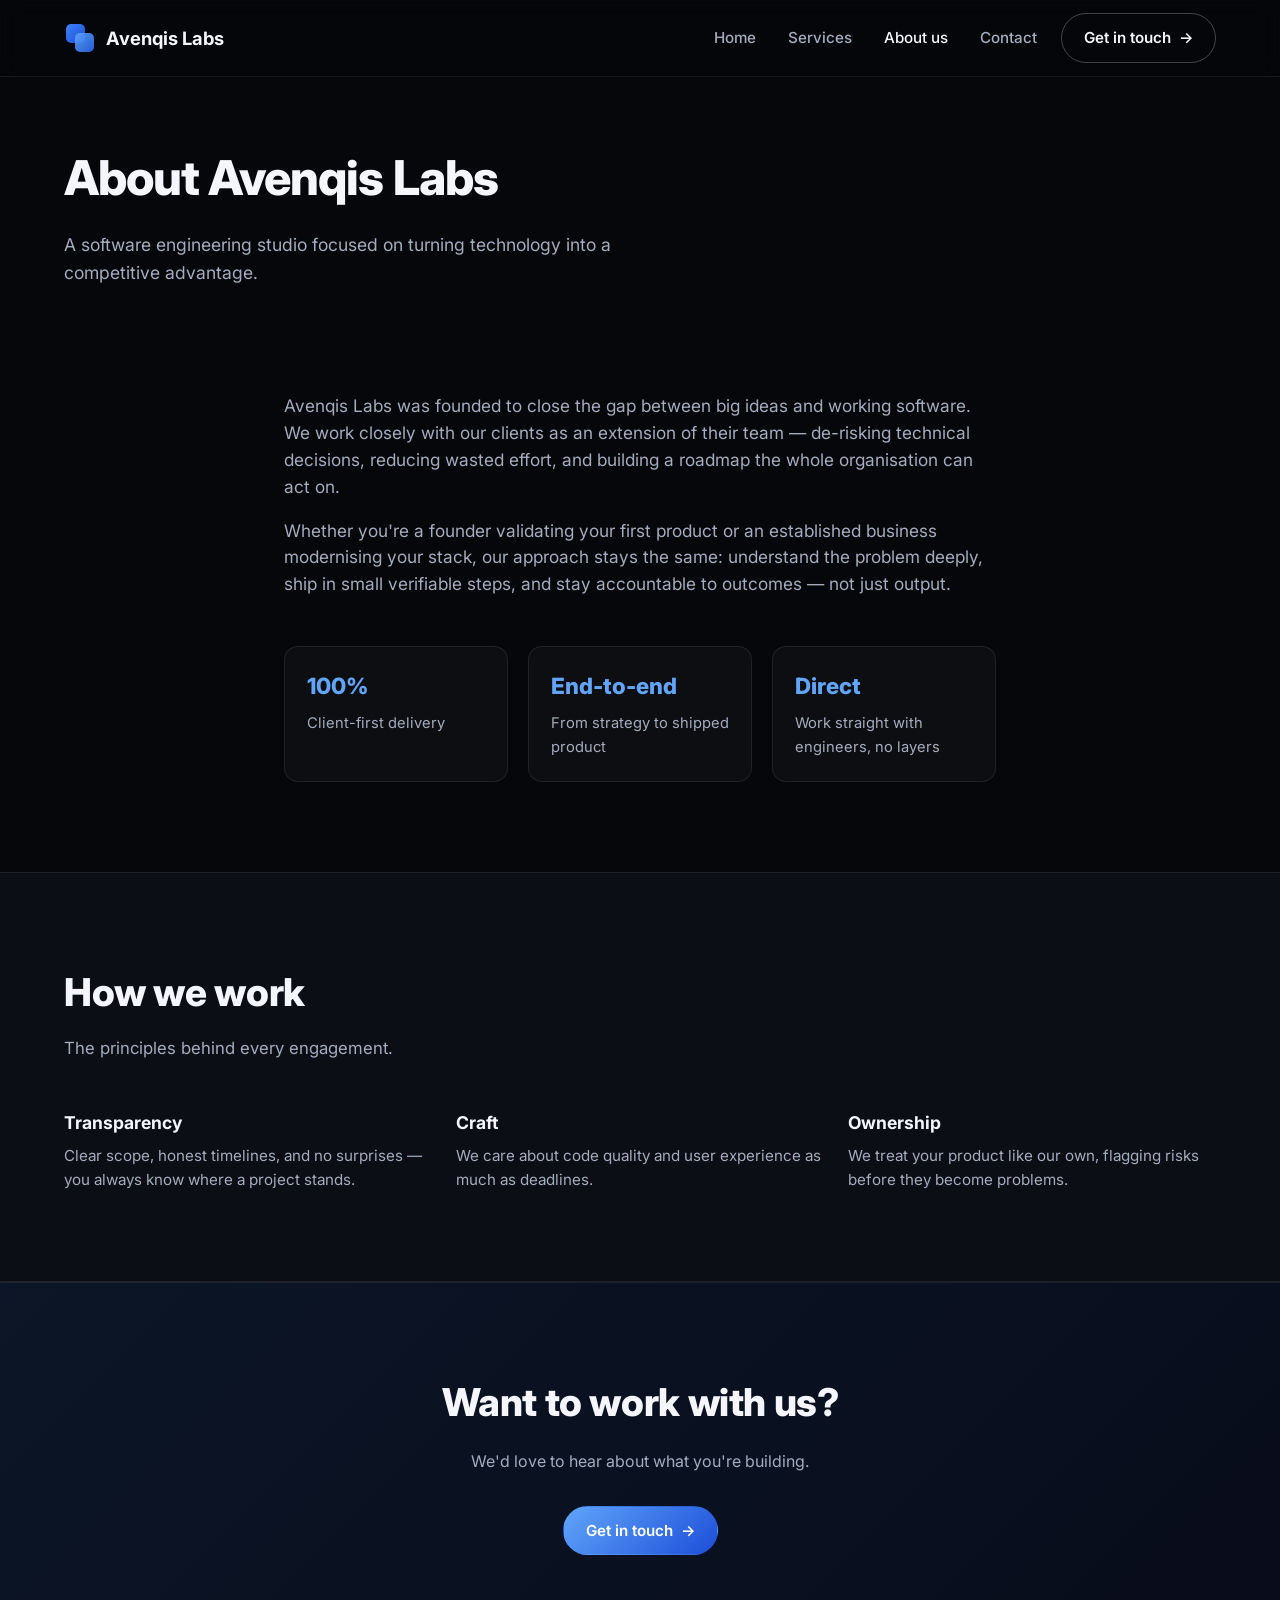
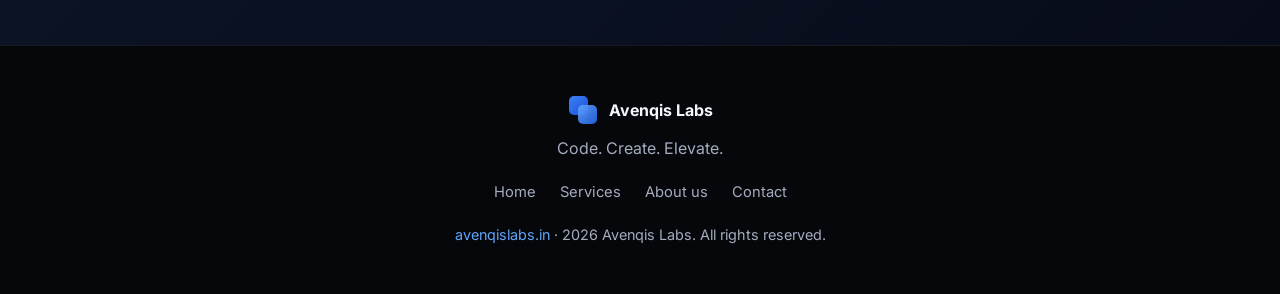
==== about.html @ 73846007 "Add multi-page homepage with shared header/footer partials Static HTML/CSS/JS site with dedicated Ho" ====
<!DOCTYPE html>
<html lang="en">
<head>
  <meta charset="UTF-8" />
  <meta name="viewport" content="width=device-width, initial-scale=1.0" />
  <title>About us — Avenqis Labs</title>
  <meta name="description" content="Avenqis Labs is a software engineering studio focused on turning technology into a competitive advantage for our clients." />
  <link rel="icon" href="assets/logo-mark.svg" type="image/svg+xml" />
  <link rel="preconnect" href="https://fonts.googleapis.com">
  <link rel="preconnect" href="https://fonts.gstatic.com" crossorigin>
  <link href="https://fonts.googleapis.com/css2?family=Inter:wght@400;500;600;700;800&display=swap" rel="stylesheet">
  <link rel="stylesheet" href="css/base.css" />
  <link rel="stylesheet" href="css/about.css" />
</head>
<body data-page="about">

  <div id="site-header"></div>

  <main>
    <section class="page-header">
      <div class="container">
        <h1>About Avenqis Labs</h1>
        <p>A software engineering studio focused on turning technology into a competitive advantage.</p>
      </div>
    </section>

    <section>
      <div class="container about-mission">
        <p>
          Avenqis Labs was founded to close the gap between big ideas and
          working software. We work closely with our clients as an
          extension of their team — de-risking technical decisions, reducing
          wasted effort, and building a roadmap the whole organisation can
          act on.
        </p>
        <p>
          Whether you're a founder validating your first product or an
          established business modernising your stack, our approach stays
          the same: understand the problem deeply, ship in small
          verifiable steps, and stay accountable to outcomes — not just
          output.
        </p>

        <div class="about-stats-grid">
          <div class="stat">
            <span class="stat-num">100%</span>
            <span class="stat-label">Client-first delivery</span>
          </div>
          <div class="stat">
            <span class="stat-num">End-to-end</span>
            <span class="stat-label">From strategy to shipped product</span>
          </div>
          <div class="stat">
            <span class="stat-num">Direct</span>
            <span class="stat-label">Work straight with engineers, no layers</span>
          </div>
        </div>
      </div>
    </section>

    <section class="values-section">
      <div class="container">
        <h2 class="section-title">How we work</h2>
        <p class="section-sub">The principles behind every engagement.</p>

        <div class="values-grid">
          <div class="value-item">
            <h3>Transparency</h3>
            <p>Clear scope, honest timelines, and no surprises — you always know where a project stands.</p>
          </div>
          <div class="value-item">
            <h3>Craft</h3>
            <p>We care about code quality and user experience as much as deadlines.</p>
          </div>
          <div class="value-item">
            <h3>Ownership</h3>
            <p>We treat your product like our own, flagging risks before they become problems.</p>
          </div>
        </div>
      </div>
    </section>

    <section class="contact-teaser">
      <div class="container">
        <h2 class="section-title">Want to work with us?</h2>
        <p>We'd love to hear about what you're building.</p>
        <a href="contact.html" class="btn btn-primary">Get in touch <span aria-hidden="true">&rarr;</span></a>
      </div>
    </section>
  </main>

  <div id="site-footer"></div>

  <script src="js/partials.js"></script>
  <script src="js/nav.js"></script>
</body>
</html>
---- css/base.css ----
:root {
  --bg: #06070a;
  --bg-elevated: #0b0e14;
  --border: rgba(255, 255, 255, 0.08);
  --text: #f4f6fb;
  --text-muted: #a4acbf;
  --blue: #3b82f6;
  --blue-light: #60a5fa;
  --blue-dark: #1d4ed8;
  --radius: 14px;
  --max-width: 1200px;
  --font: "Inter", system-ui, -apple-system, Segoe UI, sans-serif;
}

* { box-sizing: border-box; }

html { scroll-behavior: smooth; }

body {
  margin: 0;
  font-family: var(--font);
  background: var(--bg);
  color: var(--text);
  line-height: 1.55;
}

img { max-width: 100%; display: block; }

a { color: inherit; text-decoration: none; }

.container {
  max-width: var(--max-width);
  margin: 0 auto;
  padding: 0 24px;
}

/* Page header (independent of hero) */
.page-header {
  padding: 64px 0 0;
}
.page-header h1 {
  font-size: clamp(2.2rem, 4.5vw, 3rem);
  font-weight: 800;
  margin: 0 0 16px;
  letter-spacing: -0.02em;
}
.page-header p {
  color: var(--text-muted);
  font-size: 1.1rem;
  max-width: 640px;
  margin: 0;
}

/* Buttons */
.btn {
  display: inline-flex;
  align-items: center;
  gap: 8px;
  padding: 12px 22px;
  border-radius: 999px;
  font-weight: 600;
  font-size: 0.95rem;
  border: 1px solid transparent;
  cursor: pointer;
  transition: transform 0.15s ease, background 0.2s ease, border-color 0.2s ease, color 0.2s ease;
}
.btn:hover { transform: translateY(-1px); }

.btn-primary {
  background: linear-gradient(135deg, var(--blue-light), var(--blue-dark));
  color: #fff;
}
.btn-primary:hover { filter: brightness(1.08); }

.btn-outline {
  border-color: rgba(255, 255, 255, 0.25);
  color: var(--text);
}
.btn-outline:hover { border-color: var(--blue-light); color: var(--blue-light); }

.btn-ghost {
  color: var(--text-muted);
  padding-left: 4px;
  padding-right: 4px;
}
.btn-ghost:hover { color: var(--text); }

/* Header */
.site-header {
  position: sticky;
  top: 0;
  z-index: 50;
  background: rgba(6, 7, 10, 0.85);
  backdrop-filter: blur(10px);
  border-bottom: 1px solid var(--border);
}

.header-inner {
  display: flex;
  align-items: center;
  gap: 24px;
  height: 76px;
}

.brand {
  display: flex;
  align-items: center;
  gap: 10px;
  font-weight: 700;
  font-size: 1.15rem;
  margin-right: auto;
}
.brand-mark { width: 32px; height: 32px; }

.nav {
  display: flex;
  align-items: center;
  gap: 32px;
}
.nav a {
  color: var(--text-muted);
  font-weight: 500;
  font-size: 0.95rem;
  transition: color 0.2s ease;
}
.nav a:hover,
.nav a.active { color: var(--text); }

.header-cta { flex-shrink: 0; }

.nav-toggle {
  display: none;
  flex-direction: column;
  gap: 5px;
  background: none;
  border: none;
  cursor: pointer;
  padding: 8px;
}
.nav-toggle span {
  width: 22px;
  height: 2px;
  background: var(--text);
  border-radius: 2px;
}

/* Shared section layout */
section { padding: 90px 0; }

.section-title {
  font-size: clamp(1.8rem, 3vw, 2.4rem);
  font-weight: 800;
  margin: 0 0 12px;
  letter-spacing: -0.01em;
}
.section-sub {
  color: var(--text-muted);
  font-size: 1.05rem;
  margin: 0 0 48px;
}

/* Cards (used on home teaser + full services page) */
.cards {
  display: grid;
  grid-template-columns: repeat(auto-fit, minmax(240px, 1fr));
  gap: 24px;
}

.card {
  background: rgba(255, 255, 255, 0.03);
  border: 1px solid var(--border);
  border-radius: var(--radius);
  padding: 32px 28px;
  transition: border-color 0.2s ease, transform 0.2s ease;
}
.card:hover {
  border-color: rgba(59, 130, 246, 0.5);
  transform: translateY(-4px);
}

.card-icon {
  width: 48px;
  height: 48px;
  border-radius: 12px;
  display: flex;
  align-items: center;
  justify-content: center;
  font-weight: 700;
  background: linear-gradient(135deg, rgba(59, 130, 246, 0.25), rgba(29, 78, 216, 0.25));
  color: var(--blue-light);
  margin-bottom: 18px;
}

.card h3 { margin: 0 0 10px; font-size: 1.2rem; }
.card p { margin: 0; color: var(--text-muted); font-size: 0.97rem; }

/* Stat blocks (used on home + about) */
.stat {
  border: 1px solid var(--border);
  border-radius: var(--radius);
  padding: 22px;
  background: rgba(255, 255, 255, 0.03);
}
.stat-num {
  display: block;
  font-size: 1.4rem;
  font-weight: 800;
  color: var(--blue-light);
  margin-bottom: 6px;
}
.stat-label { color: var(--text-muted); font-size: 0.92rem; }

/* Contact teaser banner (used on multiple pages) */
.contact-teaser {
  background: linear-gradient(135deg, rgba(59, 130, 246, 0.12), rgba(29, 78, 216, 0.08));
  border-top: 1px solid var(--border);
  text-align: center;
}
.contact-teaser h2 { margin-bottom: 16px; }
.contact-teaser p { color: var(--text-muted); margin: 0 0 32px; }

/* Footer */
.site-footer {
  border-top: 1px solid var(--border);
  padding: 48px 0;
}
.footer-inner { text-align: center; }
.footer-brand {
  display: inline-flex;
  align-items: center;
  gap: 10px;
  font-weight: 700;
  margin-bottom: 10px;
}
.footer-tagline { color: var(--text-muted); margin: 0 0 20px; }
.footer-nav {
  display: flex;
  justify-content: center;
  gap: 24px;
  margin-bottom: 20px;
  flex-wrap: wrap;
}
.footer-nav a { color: var(--text-muted); font-size: 0.92rem; }
.footer-nav a:hover { color: var(--text); }
.footer-meta { color: var(--text-muted); font-size: 0.9rem; margin: 0; }
.footer-meta a { color: var(--blue-light); }

/* Responsive */
@media (max-width: 860px) {
  .nav {
    position: absolute;
    top: 76px;
    left: 0;
    right: 0;
    background: var(--bg);
    border-bottom: 1px solid var(--border);
    flex-direction: column;
    align-items: flex-start;
    gap: 0;
    padding: 8px 24px 16px;
    display: none;
  }
  .nav.open { display: flex; }
  .nav a { width: 100%; padding: 12px 0; }
  .header-cta { display: none; }
  .nav-toggle { display: flex; }
  .hide-mobile { display: none; }
}
---- css/about.css ----
.about-mission { max-width: 760px; }
.about-mission p {
  color: var(--text-muted);
  font-size: 1.08rem;
}

.about-stats-grid {
  display: grid;
  grid-template-columns: repeat(auto-fit, minmax(200px, 1fr));
  gap: 20px;
  margin-top: 48px;
}

.values-section { background: var(--bg-elevated); border-top: 1px solid var(--border); border-bottom: 1px solid var(--border); }

.values-grid {
  display: grid;
  grid-template-columns: repeat(auto-fit, minmax(220px, 1fr));
  gap: 24px;
}
.value-item h3 { font-size: 1.1rem; margin: 0 0 8px; }
.value-item p { color: var(--text-muted); font-size: 0.95rem; margin: 0; }
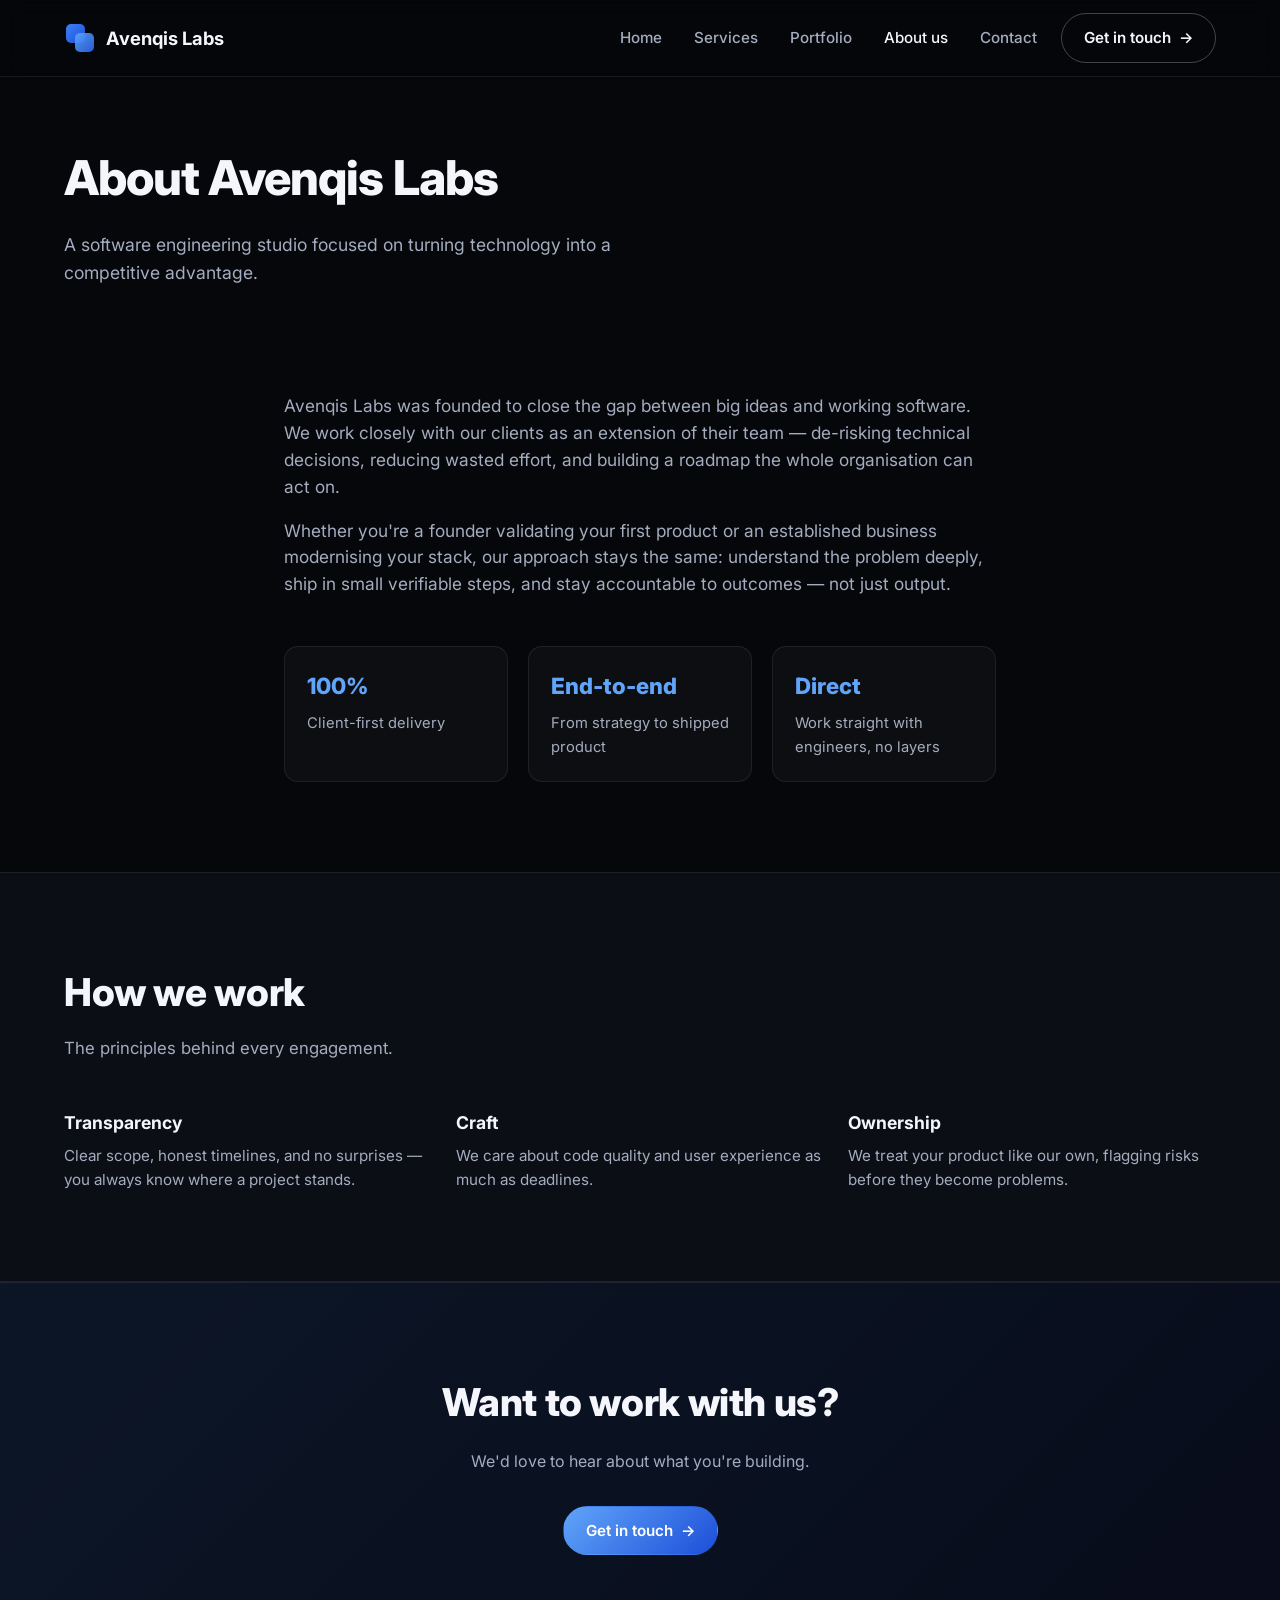
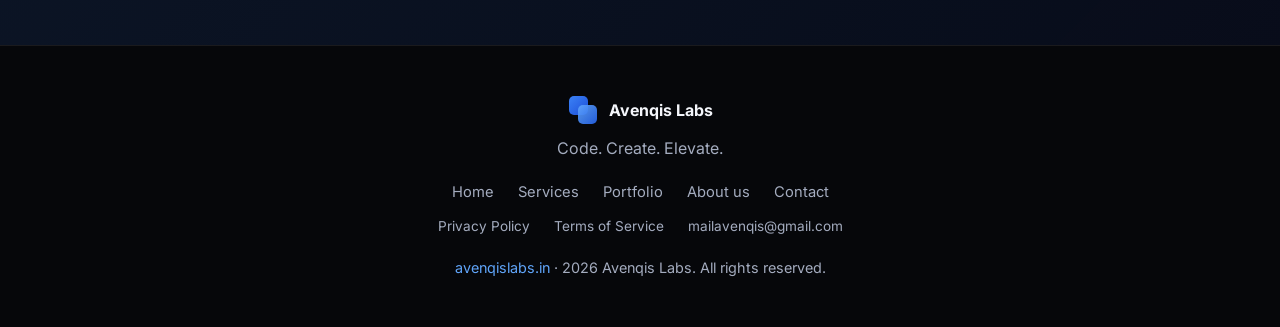
==== commit f1f85a04: "Use clean extensionless URLs for all internal links GitHub Pages already serves name.html directly a" ====
--- a/about.html
+++ b/about.html
@@ -5,6 +5,7 @@
   <meta name="viewport" content="width=device-width, initial-scale=1.0" />
   <title>About us — Avenqis Labs</title>
   <meta name="description" content="Avenqis Labs is a software engineering studio focused on turning technology into a competitive advantage for our clients." />
+  <link rel="canonical" href="https://avenqislabs.in/about" />
   <link rel="icon" href="assets/logo-mark.svg" type="image/svg+xml" />
   <link rel="preconnect" href="https://fonts.googleapis.com">
   <link rel="preconnect" href="https://fonts.gstatic.com" crossorigin>
@@ -84,7 +85,7 @@
       <div class="container">
         <h2 class="section-title">Want to work with us?</h2>
         <p>We'd love to hear about what you're building.</p>
-        <a href="contact.html" class="btn btn-primary">Get in touch <span aria-hidden="true">&rarr;</span></a>
+        <a href="/contact" class="btn btn-primary">Get in touch <span aria-hidden="true">&rarr;</span></a>
       </div>
     </section>
   </main>
--- a/css/base.css
+++ b/css/base.css
@@ -194,6 +194,44 @@
 .card h3 { margin: 0 0 10px; font-size: 1.2rem; }
 .card p { margin: 0; color: var(--text-muted); font-size: 0.97rem; }
 
+/* Portfolio visual mockups (used on home + portfolio) */
+.portfolio-visual svg,
+.portfolio-mini-visual svg {
+  width: 90%;
+  height: 90%;
+  display: block;
+}
+
+/* Concept/demo badge (used on home + portfolio) */
+.concept-badge {
+  display: inline-block;
+  align-self: flex-start;
+  padding: 4px 10px;
+  border-radius: 999px;
+  background: rgba(255, 255, 255, 0.08);
+  color: var(--text-muted);
+  font-size: 0.72rem;
+  font-weight: 600;
+  text-transform: uppercase;
+  letter-spacing: 0.04em;
+  margin-bottom: 10px;
+}
+
+/* Real/delivered project badge (used on home + portfolio) */
+.real-badge {
+  display: inline-block;
+  align-self: flex-start;
+  padding: 4px 10px;
+  border-radius: 999px;
+  background: linear-gradient(135deg, var(--blue-light), var(--blue-dark));
+  color: #fff;
+  font-size: 0.72rem;
+  font-weight: 600;
+  text-transform: uppercase;
+  letter-spacing: 0.04em;
+  margin-bottom: 10px;
+}
+
 /* Stat blocks (used on home + about) */
 .stat {
   border: 1px solid var(--border);
@@ -242,6 +280,8 @@
 }
 .footer-nav a { color: var(--text-muted); font-size: 0.92rem; }
 .footer-nav a:hover { color: var(--text); }
+.footer-nav-legal { margin-top: -8px; font-size: 0.85rem; }
+.footer-nav-legal a { font-size: 0.85rem; }
 .footer-meta { color: var(--text-muted); font-size: 0.9rem; margin: 0; }
 .footer-meta a { color: var(--blue-light); }
 
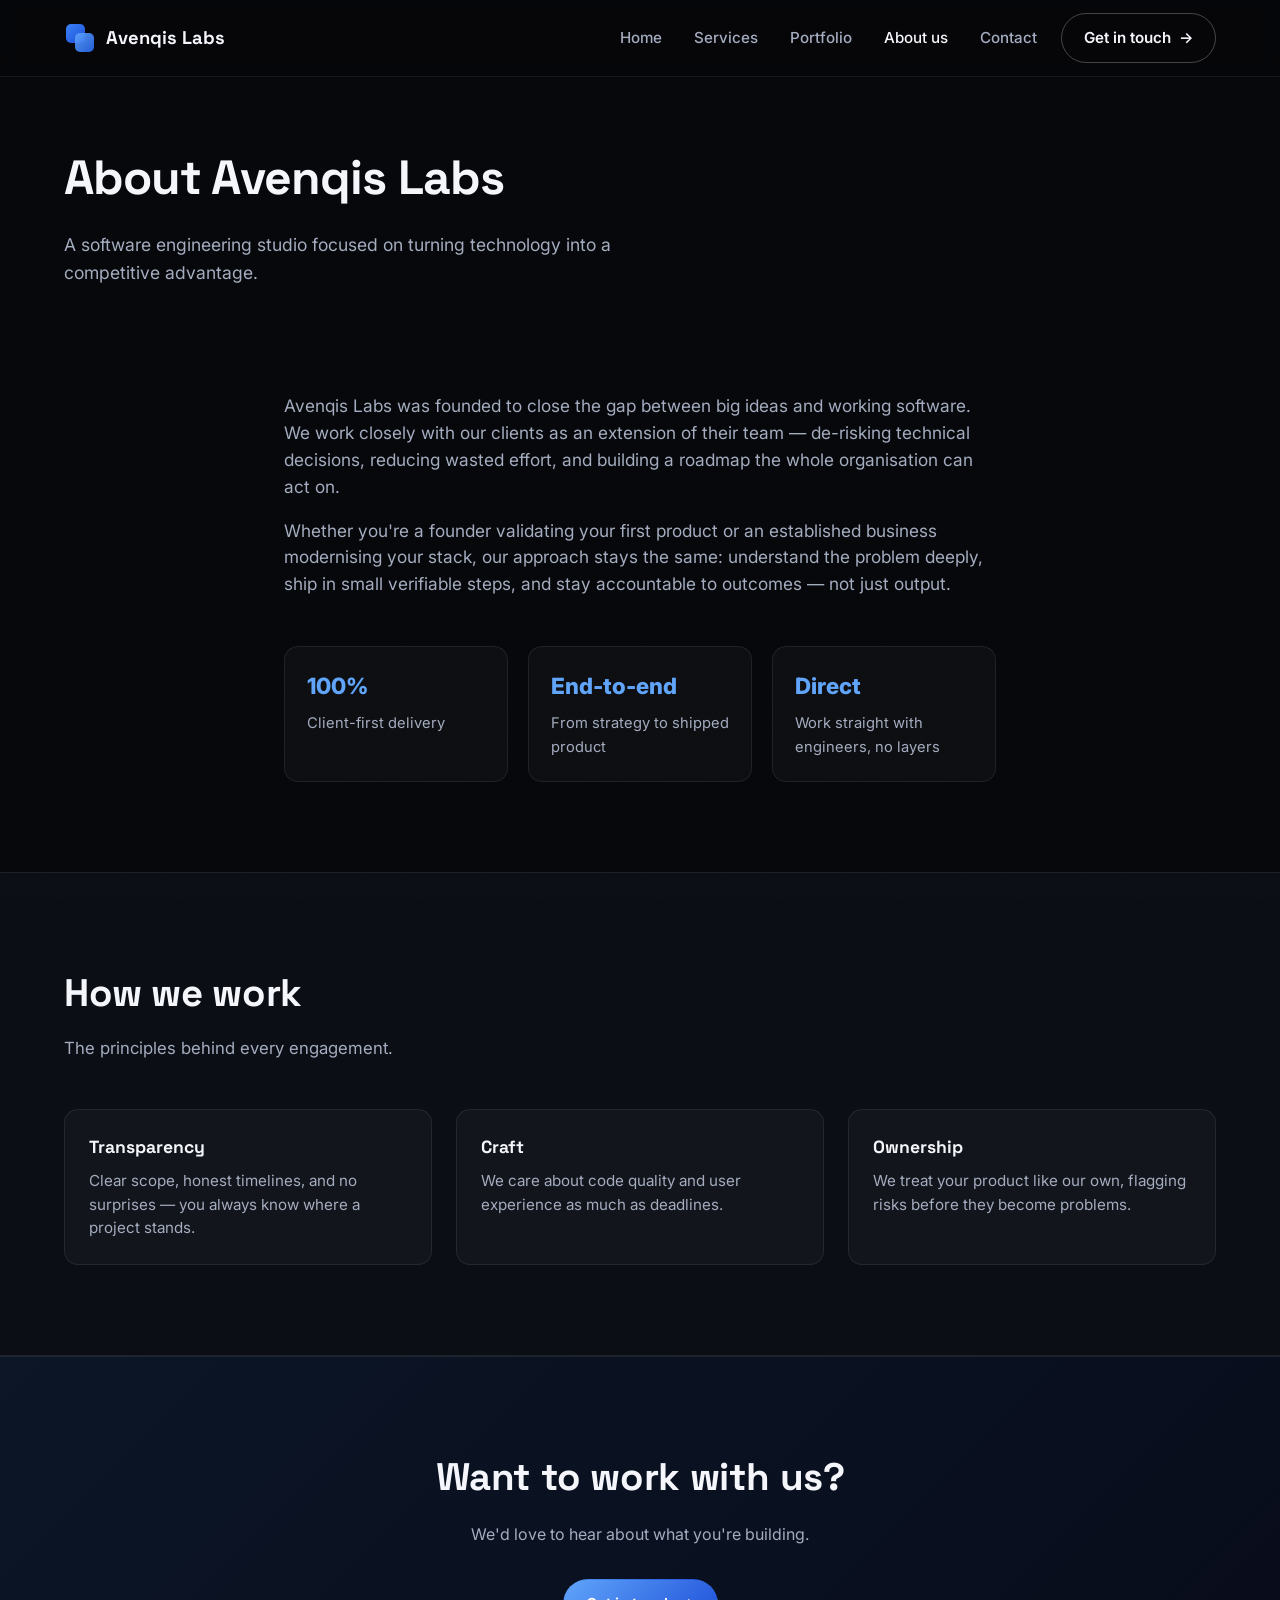
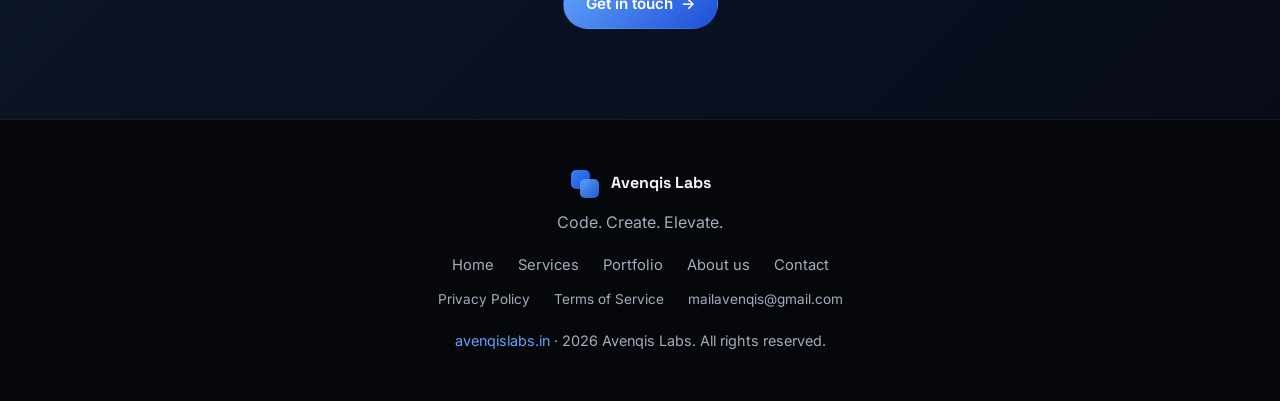
==== commit e8e636b6: "Major visual redesign: custom icon set, animations, and polish Replaces every emoji icon with a cons" ====
--- a/about.html
+++ b/about.html
@@ -7,9 +7,10 @@
   <meta name="description" content="Avenqis Labs is a software engineering studio focused on turning technology into a competitive advantage for our clients." />
   <link rel="canonical" href="https://avenqislabs.in/about" />
   <link rel="icon" href="assets/logo-mark.svg" type="image/svg+xml" />
+  <noscript><style>.reveal,.reveal-item{opacity:1!important;transform:none!important;}</style></noscript>
   <link rel="preconnect" href="https://fonts.googleapis.com">
   <link rel="preconnect" href="https://fonts.gstatic.com" crossorigin>
-  <link href="https://fonts.googleapis.com/css2?family=Inter:wght@400;500;600;700;800&display=swap" rel="stylesheet">
+  <link href="https://fonts.googleapis.com/css2?family=Inter:wght@400;500;600;700;800&family=Space+Grotesk:wght@500;600;700&display=swap" rel="stylesheet">
   <link rel="stylesheet" href="css/base.css" />
   <link rel="stylesheet" href="css/about.css" />
 </head>
@@ -19,14 +20,14 @@
 
   <main>
     <section class="page-header">
-      <div class="container">
+      <div class="container reveal">
         <h1>About Avenqis Labs</h1>
         <p>A software engineering studio focused on turning technology into a competitive advantage.</p>
       </div>
     </section>
 
     <section>
-      <div class="container about-mission">
+      <div class="container about-mission reveal">
         <p>
           Avenqis Labs was founded to close the gap between big ideas and
           working software. We work closely with our clients as an
@@ -42,16 +43,16 @@
           output.
         </p>
 
-        <div class="about-stats-grid">
-          <div class="stat">
+        <div class="about-stats-grid reveal-stagger">
+          <div class="stat reveal-item">
             <span class="stat-num">100%</span>
             <span class="stat-label">Client-first delivery</span>
           </div>
-          <div class="stat">
+          <div class="stat reveal-item">
             <span class="stat-num">End-to-end</span>
             <span class="stat-label">From strategy to shipped product</span>
           </div>
-          <div class="stat">
+          <div class="stat reveal-item">
             <span class="stat-num">Direct</span>
             <span class="stat-label">Work straight with engineers, no layers</span>
           </div>
@@ -61,19 +62,19 @@
 
     <section class="values-section">
       <div class="container">
-        <h2 class="section-title">How we work</h2>
-        <p class="section-sub">The principles behind every engagement.</p>
+        <h2 class="section-title reveal">How we work</h2>
+        <p class="section-sub reveal">The principles behind every engagement.</p>
 
-        <div class="values-grid">
-          <div class="value-item">
+        <div class="values-grid reveal-stagger">
+          <div class="value-item reveal-item">
             <h3>Transparency</h3>
             <p>Clear scope, honest timelines, and no surprises — you always know where a project stands.</p>
           </div>
-          <div class="value-item">
+          <div class="value-item reveal-item">
             <h3>Craft</h3>
             <p>We care about code quality and user experience as much as deadlines.</p>
           </div>
-          <div class="value-item">
+          <div class="value-item reveal-item">
             <h3>Ownership</h3>
             <p>We treat your product like our own, flagging risks before they become problems.</p>
           </div>
@@ -82,7 +83,7 @@
     </section>
 
     <section class="contact-teaser">
-      <div class="container">
+      <div class="container reveal">
         <h2 class="section-title">Want to work with us?</h2>
         <p>We'd love to hear about what you're building.</p>
         <a href="/contact" class="btn btn-primary">Get in touch <span aria-hidden="true">&rarr;</span></a>
@@ -94,5 +95,6 @@
 
   <script src="js/partials.js"></script>
   <script src="js/nav.js"></script>
+  <script src="js/enhance.js"></script>
 </body>
 </html>
--- a/css/base.css
+++ b/css/base.css
@@ -10,6 +10,8 @@
   --radius: 14px;
   --max-width: 1200px;
   --font: "Inter", system-ui, -apple-system, Segoe UI, sans-serif;
+  --font-display: "Space Grotesk", var(--font);
+  --ease: cubic-bezier(0.16, 1, 0.3, 1);
 }
 
 * { box-sizing: border-box; }
@@ -22,16 +24,76 @@
   background: var(--bg);
   color: var(--text);
   line-height: 1.55;
+  position: relative;
+}
+
+/* Subtle grain texture for depth, sits above the background, below content */
+body::before {
+  content: "";
+  position: fixed;
+  inset: 0;
+  z-index: 1;
+  pointer-events: none;
+  opacity: 0.035;
+  mix-blend-mode: overlay;
+  background-image: url("data:image/svg+xml,%3Csvg xmlns='http://www.w3.org/2000/svg' width='120' height='120'%3E%3Cfilter id='n'%3E%3CfeTurbulence type='fractalNoise' baseFrequency='0.9' numOctaves='2' stitchTiles='stitch'/%3E%3C/filter%3E%3Crect width='100%25' height='100%25' filter='url(%23n)'/%3E%3C/svg%3E");
 }
 
 img { max-width: 100%; display: block; }
 
 a { color: inherit; text-decoration: none; }
+
+h1, h2, h3, .brand-name {
+  font-family: var(--font-display);
+}
 
 .container {
   max-width: var(--max-width);
   margin: 0 auto;
   padding: 0 24px;
+  position: relative;
+  z-index: 2;
+}
+
+/* Scroll progress bar */
+#scrollProgress {
+  position: fixed;
+  top: 0;
+  left: 0;
+  height: 3px;
+  width: 0%;
+  background: linear-gradient(90deg, var(--blue-light), var(--blue-dark));
+  z-index: 200;
+  transition: width 0.1s ease-out;
+}
+
+/* Scroll-reveal */
+.reveal {
+  opacity: 0;
+  transform: translateY(28px);
+  transition: opacity 0.7s var(--ease), transform 0.7s var(--ease);
+}
+.reveal.in-view { opacity: 1; transform: none; }
+.reveal-stagger.in-view .reveal-item {
+  opacity: 1;
+  transform: none;
+}
+.reveal-item {
+  opacity: 0;
+  transform: translateY(20px);
+  transition: opacity 0.6s var(--ease), transform 0.6s var(--ease);
+}
+.reveal-stagger.in-view .reveal-item:nth-child(1) { transition-delay: 0.05s; }
+.reveal-stagger.in-view .reveal-item:nth-child(2) { transition-delay: 0.12s; }
+.reveal-stagger.in-view .reveal-item:nth-child(3) { transition-delay: 0.19s; }
+.reveal-stagger.in-view .reveal-item:nth-child(4) { transition-delay: 0.26s; }
+.reveal-stagger.in-view .reveal-item:nth-child(5) { transition-delay: 0.33s; }
+.reveal-stagger.in-view .reveal-item:nth-child(6) { transition-delay: 0.4s; }
+.reveal-stagger.in-view .reveal-item:nth-child(7) { transition-delay: 0.47s; }
+
+@media (prefers-reduced-motion: reduce) {
+  .reveal, .reveal-item, html { transition: none !important; scroll-behavior: auto !important; }
+  .reveal, .reveal-item { opacity: 1; transform: none; }
 }
 
 /* Page header (independent of hero) */
@@ -62,21 +124,32 @@
   font-size: 0.95rem;
   border: 1px solid transparent;
   cursor: pointer;
-  transition: transform 0.15s ease, background 0.2s ease, border-color 0.2s ease, color 0.2s ease;
-}
-.btn:hover { transform: translateY(-1px); }
+  transition: transform 0.25s var(--ease), box-shadow 0.25s var(--ease), background 0.25s var(--ease), border-color 0.25s var(--ease), color 0.25s var(--ease);
+}
+.btn:hover { transform: translateY(-2px); }
+.btn:active { transform: translateY(0); }
+.btn svg { transition: transform 0.25s var(--ease); }
+.btn:hover svg { transform: translateX(3px); }
 
 .btn-primary {
   background: linear-gradient(135deg, var(--blue-light), var(--blue-dark));
   color: #fff;
-}
-.btn-primary:hover { filter: brightness(1.08); }
+  box-shadow: 0 0 0 rgba(59, 130, 246, 0);
+}
+.btn-primary:hover {
+  filter: brightness(1.08);
+  box-shadow: 0 8px 30px -6px rgba(59, 130, 246, 0.55);
+}
 
 .btn-outline {
   border-color: rgba(255, 255, 255, 0.25);
   color: var(--text);
 }
-.btn-outline:hover { border-color: var(--blue-light); color: var(--blue-light); }
+.btn-outline:hover {
+  border-color: var(--blue-light);
+  color: var(--blue-light);
+  box-shadow: 0 0 0 1px rgba(96, 165, 250, 0.2), 0 8px 24px -8px rgba(59, 130, 246, 0.4);
+}
 
 .btn-ghost {
   color: var(--text-muted);
@@ -84,6 +157,13 @@
   padding-right: 4px;
 }
 .btn-ghost:hover { color: var(--text); }
+
+.btn:focus-visible,
+.nav a:focus-visible,
+.nav-toggle:focus-visible {
+  outline: 2px solid var(--blue-light);
+  outline-offset: 3px;
+}
 
 /* Header */
 .site-header {
@@ -110,7 +190,8 @@
   font-size: 1.15rem;
   margin-right: auto;
 }
-.brand-mark { width: 32px; height: 32px; }
+.brand-mark { width: 32px; height: 32px; transition: transform 0.3s var(--ease); }
+.brand:hover .brand-mark { transform: rotate(-8deg) scale(1.06); }
 
 .nav {
   display: flex;
@@ -142,7 +223,11 @@
   height: 2px;
   background: var(--text);
   border-radius: 2px;
-}
+  transition: transform 0.3s var(--ease), opacity 0.2s ease;
+}
+.nav-toggle[aria-expanded="true"] span:nth-child(1) { transform: translateY(7px) rotate(45deg); }
+.nav-toggle[aria-expanded="true"] span:nth-child(2) { opacity: 0; }
+.nav-toggle[aria-expanded="true"] span:nth-child(3) { transform: translateY(-7px) rotate(-45deg); }
 
 /* Shared section layout */
 section { padding: 90px 0; }
@@ -167,15 +252,28 @@
 }
 
 .card {
+  position: relative;
   background: rgba(255, 255, 255, 0.03);
   border: 1px solid var(--border);
   border-radius: var(--radius);
   padding: 32px 28px;
-  transition: border-color 0.2s ease, transform 0.2s ease;
-}
+  overflow: hidden;
+  transition: border-color 0.3s var(--ease), transform 0.3s var(--ease), box-shadow 0.3s var(--ease);
+}
+.card::before {
+  content: "";
+  position: absolute;
+  inset: 0;
+  background: radial-gradient(240px circle at var(--mx, 50%) var(--my, 0%), rgba(96, 165, 250, 0.12), transparent 70%);
+  opacity: 0;
+  transition: opacity 0.3s ease;
+  pointer-events: none;
+}
+.card:hover::before { opacity: 1; }
 .card:hover {
   border-color: rgba(59, 130, 246, 0.5);
-  transform: translateY(-4px);
+  transform: translateY(-6px);
+  box-shadow: 0 20px 40px -20px rgba(0, 0, 0, 0.5);
 }
 
 .card-icon {
@@ -189,7 +287,10 @@
   background: linear-gradient(135deg, rgba(59, 130, 246, 0.25), rgba(29, 78, 216, 0.25));
   color: var(--blue-light);
   margin-bottom: 18px;
-}
+  transition: transform 0.3s var(--ease);
+}
+.card-icon svg { width: 24px; height: 24px; stroke: currentColor; fill: none; stroke-width: 1.8; stroke-linecap: round; stroke-linejoin: round; }
+.card:hover .card-icon { transform: scale(1.08) rotate(-4deg); }
 
 .card h3 { margin: 0 0 10px; font-size: 1.2rem; }
 .card p { margin: 0; color: var(--text-muted); font-size: 0.97rem; }
@@ -238,7 +339,9 @@
   border-radius: var(--radius);
   padding: 22px;
   background: rgba(255, 255, 255, 0.03);
-}
+  transition: border-color 0.3s var(--ease), transform 0.3s var(--ease);
+}
+.stat:hover { border-color: rgba(59, 130, 246, 0.5); transform: translateY(-3px); }
 .stat-num {
   display: block;
   font-size: 1.4rem;
@@ -292,16 +395,30 @@
     top: 76px;
     left: 0;
     right: 0;
+    z-index: 10;
     background: var(--bg);
     border-bottom: 1px solid var(--border);
     flex-direction: column;
     align-items: flex-start;
     gap: 0;
+    padding: 0 24px;
+    max-height: 0;
+    overflow: hidden;
+    opacity: 0;
+    display: flex;
+    transition: max-height 0.35s var(--ease), opacity 0.25s ease, padding 0.35s var(--ease);
+  }
+  .nav.open {
+    max-height: 400px;
+    opacity: 1;
     padding: 8px 24px 16px;
-    display: none;
   }
-  .nav.open { display: flex; }
-  .nav a { width: 100%; padding: 12px 0; }
+  .nav a {
+    width: 100%;
+    padding: 12px 0;
+    border-bottom: 1px solid rgba(255, 255, 255, 0.05);
+  }
+  .nav a:last-child { border-bottom: none; }
   .header-cta { display: none; }
   .nav-toggle { display: flex; }
   .hide-mobile { display: none; }
--- a/css/about.css
+++ b/css/about.css
@@ -18,5 +18,13 @@
   grid-template-columns: repeat(auto-fit, minmax(220px, 1fr));
   gap: 24px;
 }
+.value-item {
+  padding: 24px;
+  border: 1px solid var(--border);
+  border-radius: var(--radius);
+  background: rgba(255, 255, 255, 0.03);
+  transition: border-color 0.3s var(--ease), transform 0.3s var(--ease);
+}
+.value-item:hover { border-color: rgba(59, 130, 246, 0.5); transform: translateY(-3px); }
 .value-item h3 { font-size: 1.1rem; margin: 0 0 8px; }
 .value-item p { color: var(--text-muted); font-size: 0.95rem; margin: 0; }
